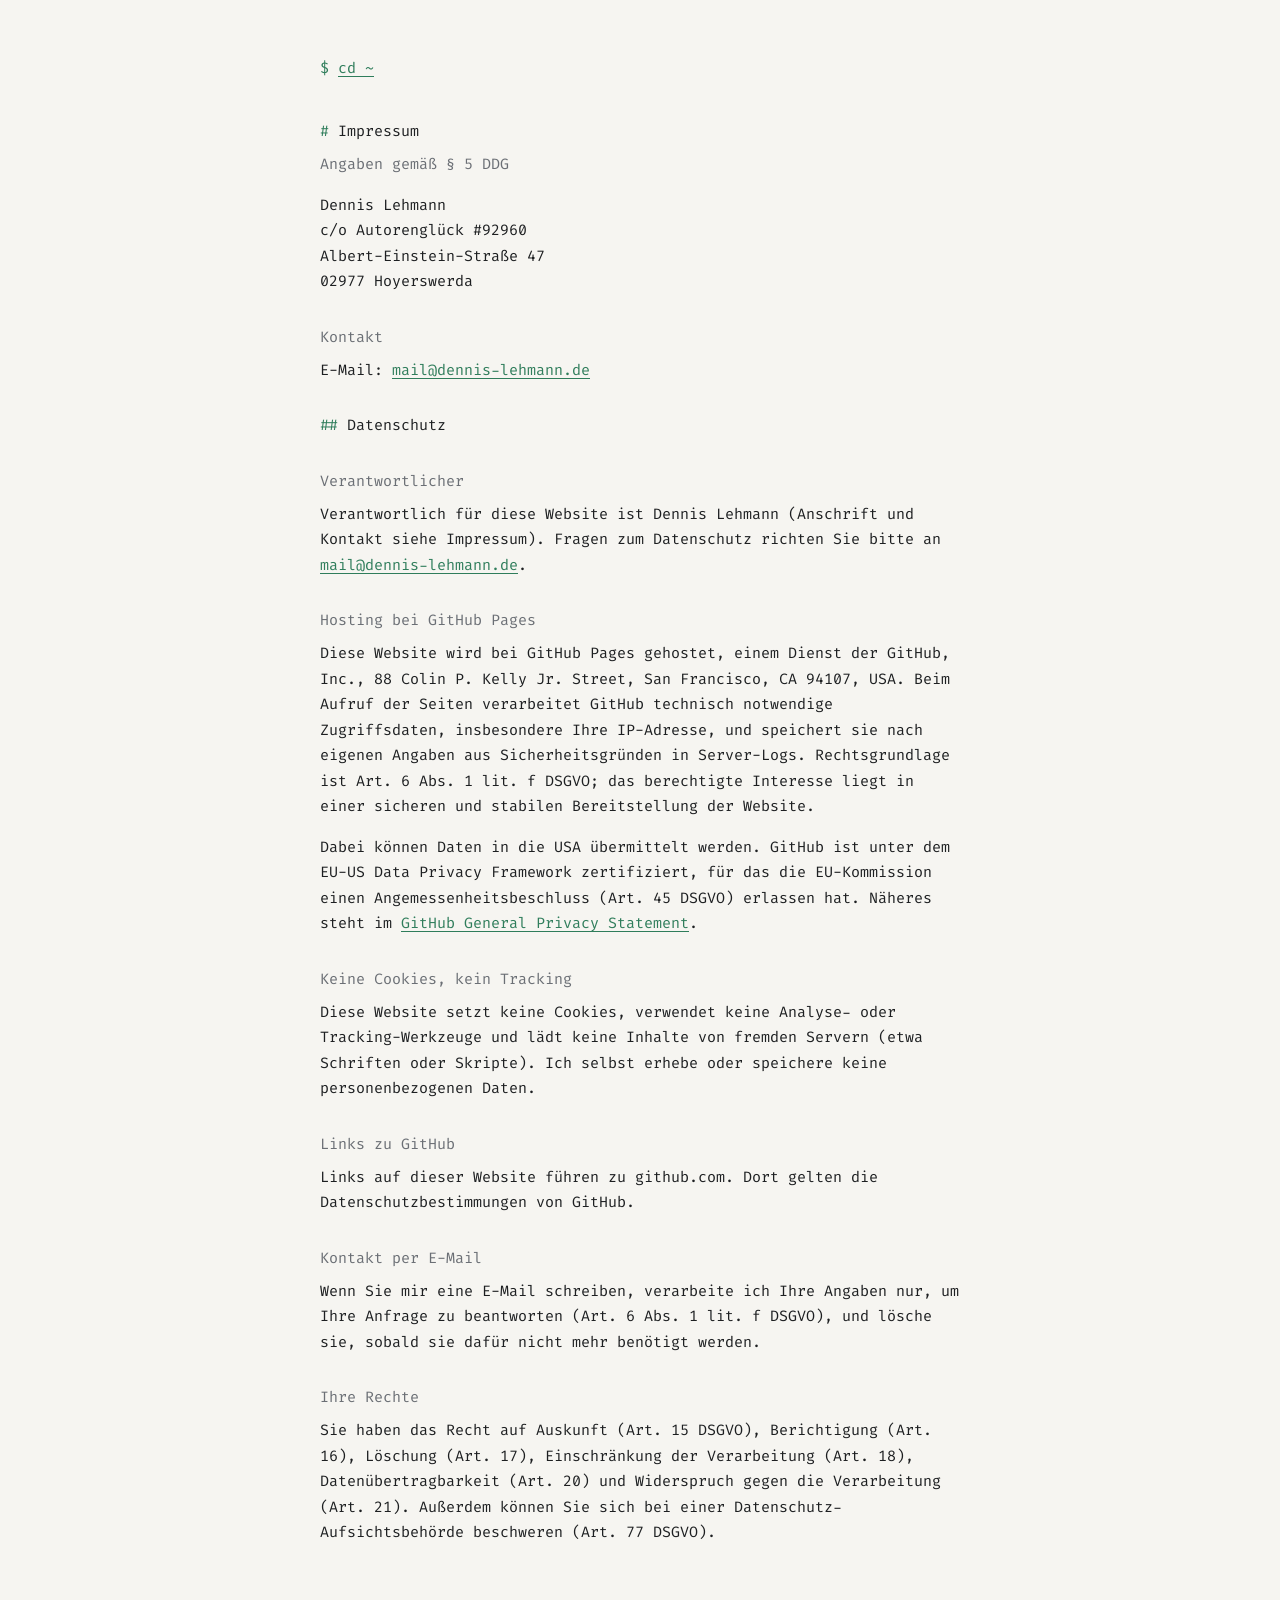
==== impressum.html @ 0d1e21d9 "Add imprint and privacy page" ====
<!doctype html>
<html lang="de">
<head>
  <meta charset="utf-8">
  <meta name="viewport" content="width=device-width, initial-scale=1">
  <title>Impressum & Datenschutz – dlehmann</title>
  <meta name="robots" content="noindex">
  <link rel="icon" href="favicon.ico" sizes="16x16 32x32 48x48">
  <link rel="preload" href="fonts/fira-code-latin-400.woff2" as="font" type="font/woff2" crossorigin>
  <style>
    @font-face {
      font-family: "Fira Code";
      font-style: normal;
      font-weight: 400;
      font-display: swap;
      src: url("fonts/fira-code-latin-400.woff2") format("woff2");
    }
    :root {
      --bg: #f6f5f1;
      --text: #1d1f21;
      --muted: #6b6f75;
      --accent: #2f7d5b;
    }
    @media (prefers-color-scheme: dark) {
      :root:not([data-theme="light"]) {
        --bg: #121416;
        --text: #e6e6e3;
        --muted: #8b9096;
        --accent: #6fcf9f;
      }
    }
    :root[data-theme="dark"] {
      --bg: #121416;
      --text: #e6e6e3;
      --muted: #8b9096;
      --accent: #6fcf9f;
    }

    * { box-sizing: border-box; }
    body {
      margin: 0;
      padding: 56px 16px;
      background: var(--bg);
      color: var(--text);
      font: 15px/1.7 "Fira Code", ui-monospace, monospace;
    }
    main { max-width: 40rem; margin: 0 auto; }
    h1, h2, h3 { font-size: 1em; font-weight: 400; margin: 2em 0 .5em; }
    h1 { margin-top: 0; }
    h1::before, h2::before { color: var(--accent); }
    h1::before { content: "# "; }
    h2::before { content: "## "; }
    h3 { color: var(--muted); }
    p, address { margin: 0 0 1em; font-style: normal; }
    .muted { color: var(--muted); }
    a { color: var(--accent); text-underline-offset: 3px; }
    .back { margin-bottom: 2.5em; }
    .p { color: var(--accent); }
  </style>
</head>
<body>
  <main>
    <p class="back"><span class="p">$</span> <a href="./">cd ~</a></p>

    <h1>Impressum</h1>
    <p class="muted">Angaben gemäß § 5 DDG</p>
    <address>
      Dennis Lehmann<br>
      c/o Autorenglück #92960<br>
      Albert-Einstein-Straße 47<br>
      02977 Hoyerswerda
    </address>

    <h3>Kontakt</h3>
    <p>
      E-Mail: <a href="mailto:mail@dennis-lehmann.de">mail@dennis-lehmann.de</a>
    </p>

    <h2>Datenschutz</h2>

    <h3>Verantwortlicher</h3>
    <p>Verantwortlich für diese Website ist Dennis Lehmann (Anschrift und Kontakt siehe Impressum).
      Fragen zum Datenschutz richten Sie bitte an
      <a href="mailto:mail@dennis-lehmann.de">mail@dennis-lehmann.de</a>.</p>

    <h3>Hosting bei GitHub Pages</h3>
    <p>Diese Website wird bei GitHub Pages gehostet, einem Dienst der GitHub, Inc., 88 Colin P. Kelly Jr. Street,
      San Francisco, CA 94107, USA. Beim Aufruf der Seiten verarbeitet GitHub technisch notwendige Zugriffsdaten,
      insbesondere Ihre IP-Adresse, und speichert sie nach eigenen Angaben aus Sicherheitsgründen in Server-Logs.
      Rechtsgrundlage ist Art. 6 Abs. 1 lit. f DSGVO; das berechtigte Interesse liegt in einer sicheren und stabilen
      Bereitstellung der Website.</p>
    <p>Dabei können Daten in die USA übermittelt werden. GitHub ist unter dem EU-US Data Privacy Framework
      zertifiziert, für das die EU-Kommission einen Angemessenheitsbeschluss (Art. 45 DSGVO) erlassen hat. Näheres
      steht im <a href="https://docs.github.com/de/site-policy/privacy-policies/github-general-privacy-statement">GitHub
      General Privacy Statement</a>.</p>

    <h3>Keine Cookies, kein Tracking</h3>
    <p>Diese Website setzt keine Cookies, verwendet keine Analyse- oder Tracking-Werkzeuge und lädt keine Inhalte von
      fremden Servern (etwa Schriften oder Skripte). Ich selbst erhebe oder speichere keine personenbezogenen Daten.</p>

    <h3>Links zu GitHub</h3>
    <p>Links auf dieser Website führen zu github.com. Dort gelten die Datenschutzbestimmungen von GitHub.</p>

    <h3>Kontakt per E-Mail</h3>
    <p>Wenn Sie mir eine E-Mail schreiben, verarbeite ich Ihre Angaben nur, um Ihre Anfrage zu beantworten
      (Art. 6 Abs. 1 lit. f DSGVO), und lösche sie, sobald sie dafür nicht mehr benötigt werden.</p>

    <h3>Ihre Rechte</h3>
    <p>Sie haben das Recht auf Auskunft (Art. 15 DSGVO), Berichtigung (Art. 16), Löschung (Art. 17), Einschränkung
      der Verarbeitung (Art. 18), Datenübertragbarkeit (Art. 20) und Widerspruch gegen die Verarbeitung (Art. 21).
      Außerdem können Sie sich bei einer Datenschutz-Aufsichtsbehörde beschweren (Art. 77 DSGVO).</p>
  </main>
</body>
</html>
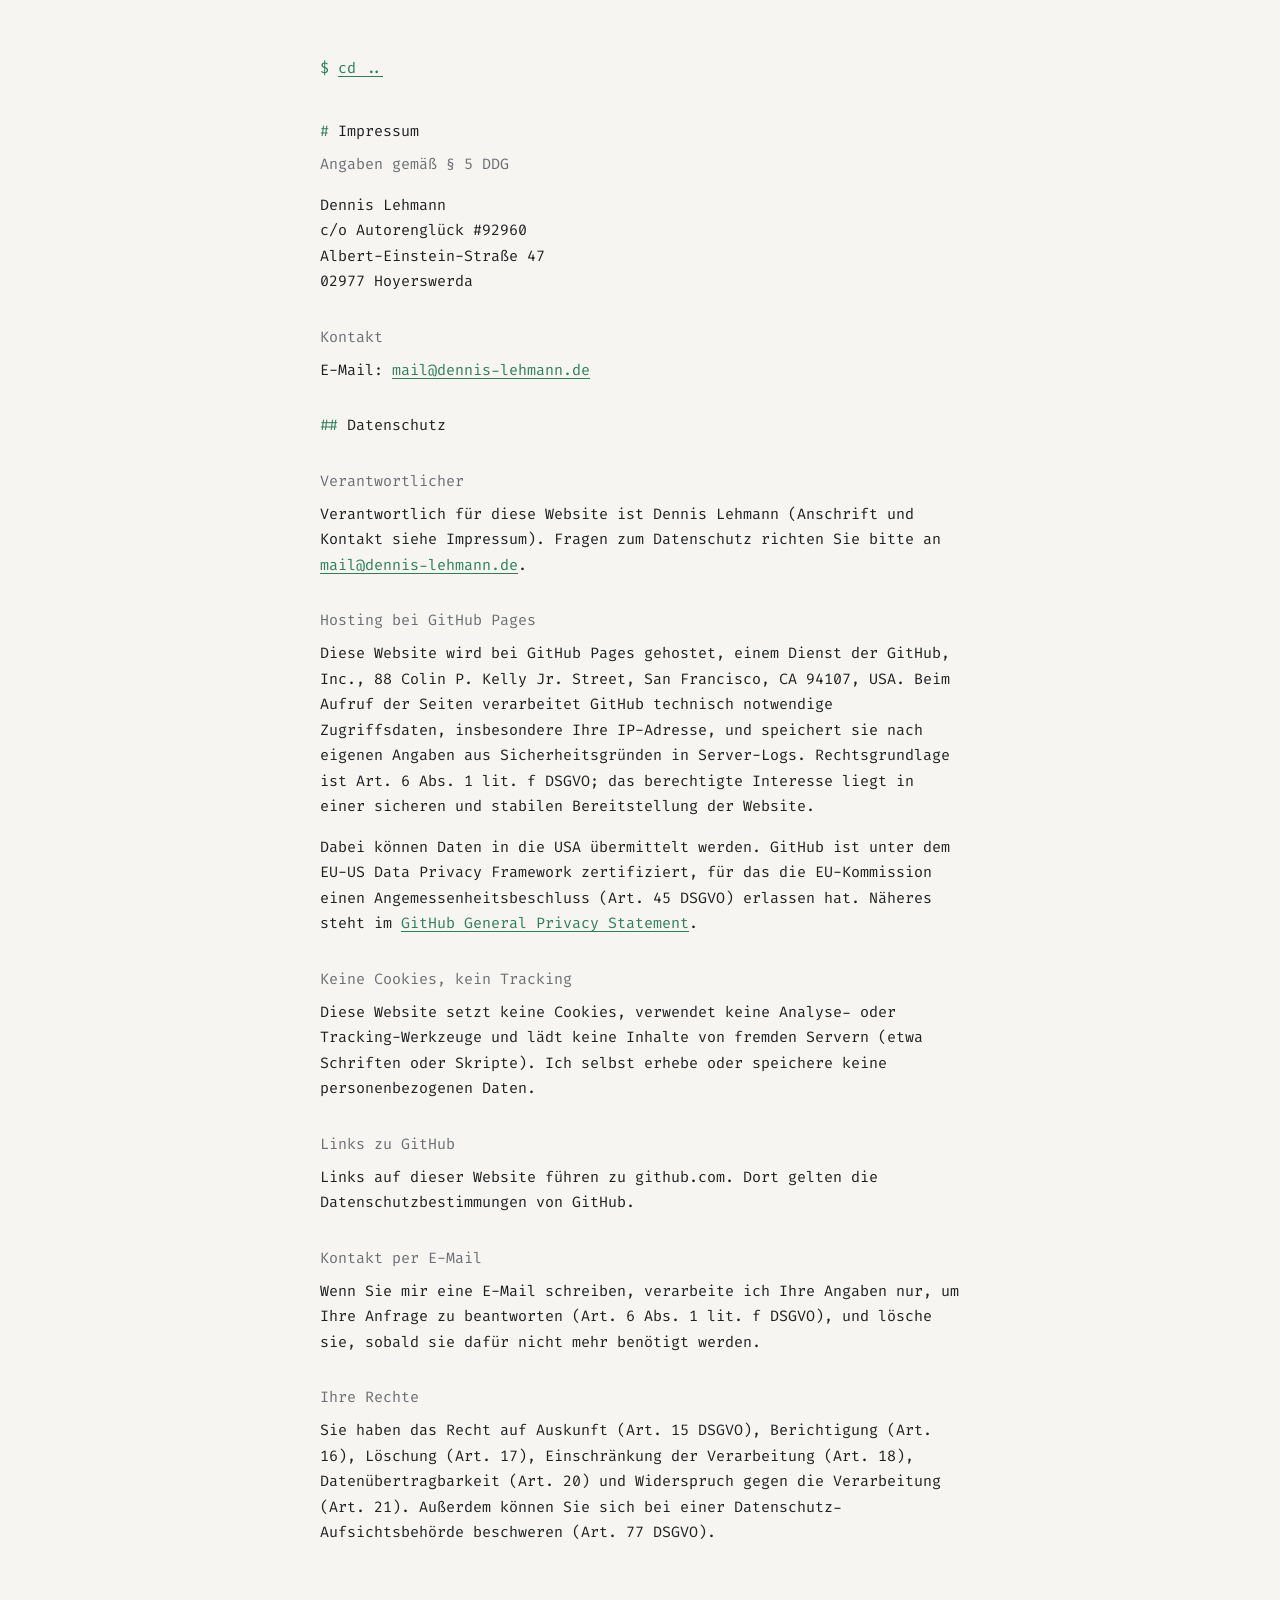
==== commit 5d91e839: "Go back in history from imprint, add nofollow" ====
--- a/impressum.html
+++ b/impressum.html
@@ -4,7 +4,7 @@
   <meta charset="utf-8">
   <meta name="viewport" content="width=device-width, initial-scale=1">
   <title>Impressum & Datenschutz – dlehmann</title>
-  <meta name="robots" content="noindex">
+  <meta name="robots" content="noindex, nofollow">
   <link rel="icon" href="favicon.ico" sizes="16x16 32x32 48x48">
   <link rel="preload" href="fonts/fira-code-latin-400.woff2" as="font" type="font/woff2" crossorigin>
   <style>
@@ -60,7 +60,7 @@
 </head>
 <body>
   <main>
-    <p class="back"><span class="p">$</span> <a href="./">cd ~</a></p>
+    <p class="back"><span class="p">$</span> <a href="./" id="back">cd ..</a></p>
 
     <h1>Impressum</h1>
     <p class="muted">Angaben gemäß § 5 DDG</p>
@@ -110,5 +110,10 @@
       der Verarbeitung (Art. 18), Datenübertragbarkeit (Art. 20) und Widerspruch gegen die Verarbeitung (Art. 21).
       Außerdem können Sie sich bei einer Datenschutz-Aufsichtsbehörde beschweren (Art. 77 DSGVO).</p>
   </main>
+  <script>
+    document.getElementById("back").addEventListener("click", function (e) {
+      if (history.length > 1) { e.preventDefault(); history.back(); }
+    });
+  </script>
 </body>
 </html>
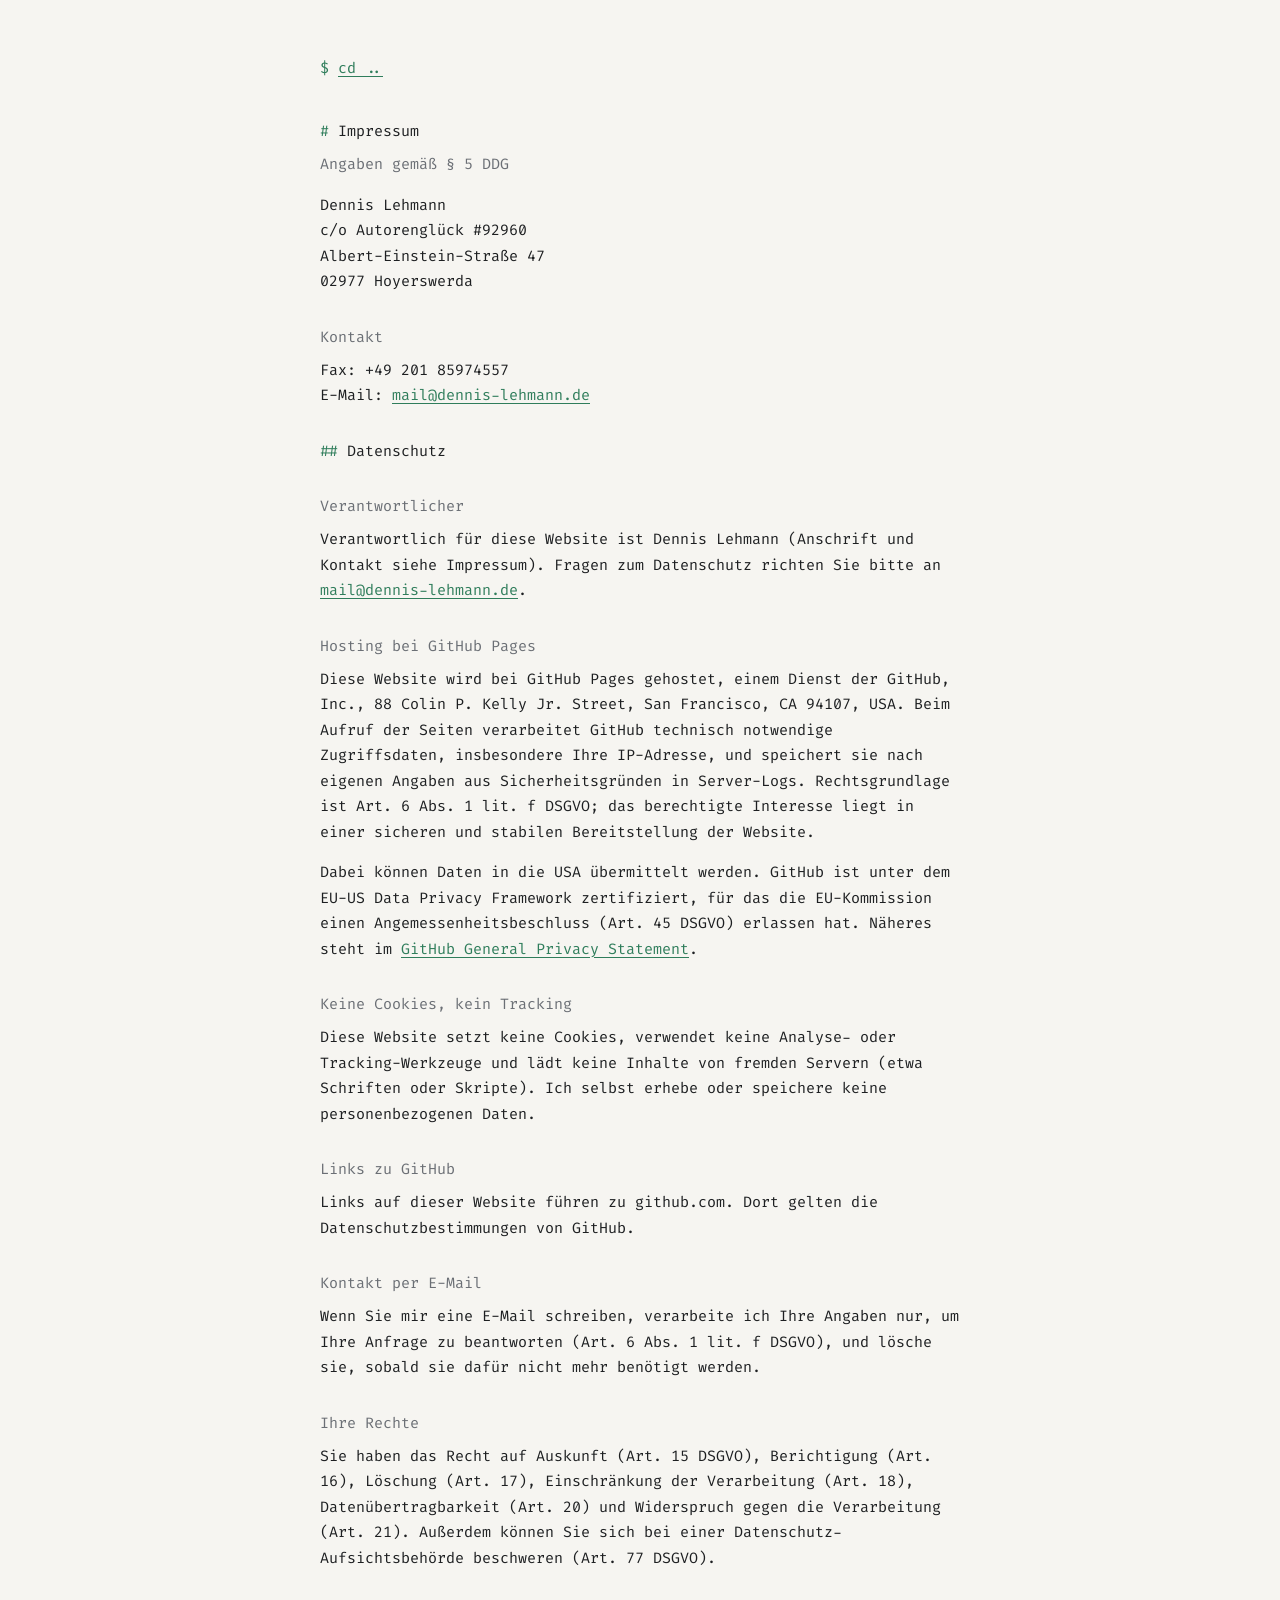
==== commit 4897115b: "Introduce myself on start page, prepare for search engines Add an introduction and links to the proj" ====
--- a/impressum.html
+++ b/impressum.html
@@ -73,6 +73,7 @@
 
     <h3>Kontakt</h3>
     <p>
+      Fax: +49 201 85974557<br>
       E-Mail: <a href="mailto:mail@dennis-lehmann.de">mail@dennis-lehmann.de</a>
     </p>
 
